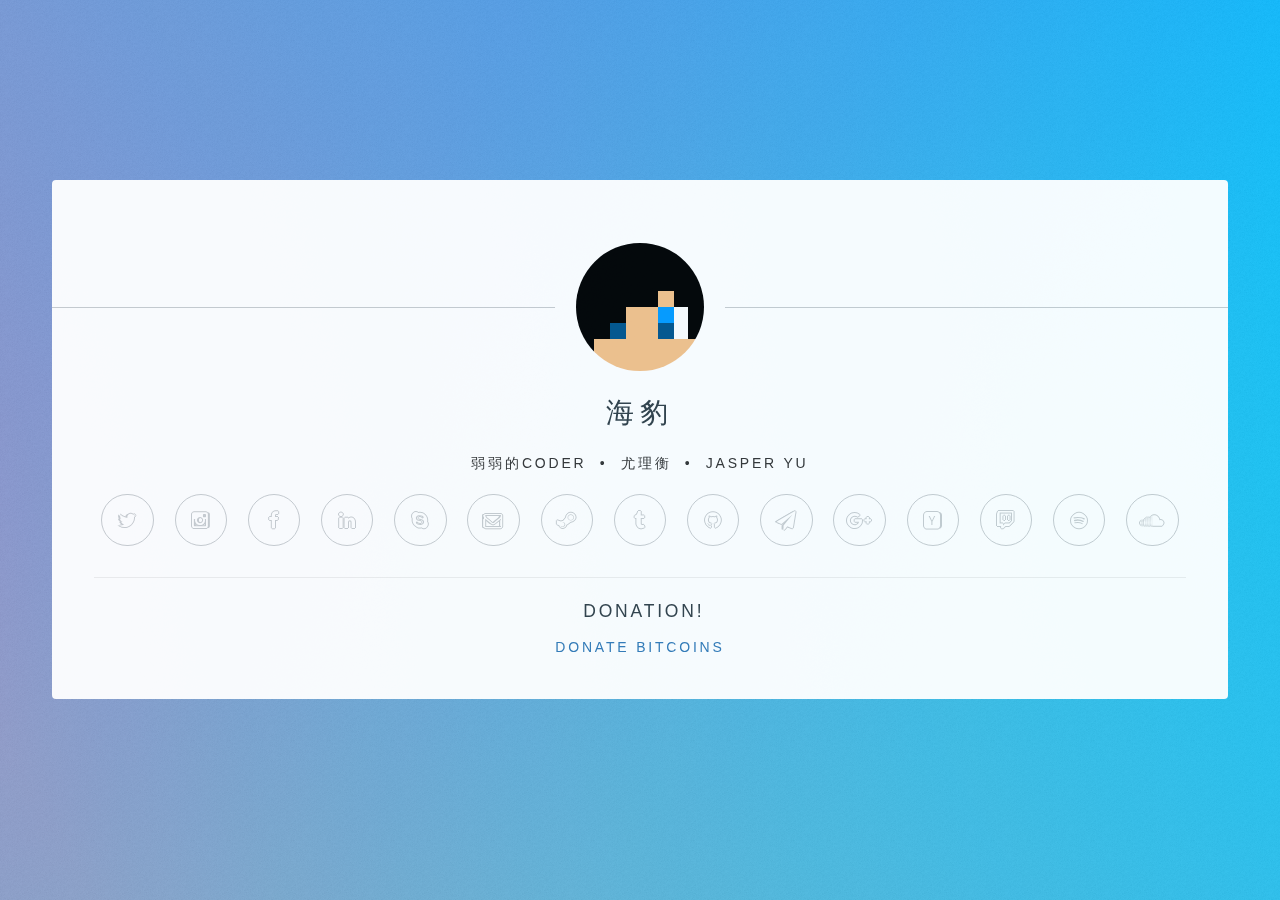
==== index.html @ bf314992 "Added more og tags" ====
<!DOCTYPE HTML>
<html>
	<head>
    <title>About Me - seadog007</title>
		<meta charset="utf-8" />
		<meta name="viewport" content="width=device-width, initial-scale=1" />
		<meta property="og:title" content="About Me - seadog007" />
		<meta property="og:type" content="profile" />
		<meta property="og:url" content="http://seadog007.me" />
		<meta property="og:site_name" content="About Me - seadog007"/>
		<meta property="og:image" content="https://seadog007.me/images/avatar.png" />
		<meta property="og:description" content="弱弱的CODER • 尤理衡 • Jasper Yu">
		<!--[if lte IE 8]><script src="assets/js/html5shiv.js"></script><![endif]-->
		<link rel="stylesheet" href="assets/css/main.css" />
		<!--[if lte IE 9]><link rel="stylesheet" href="assets/css/ie9.css" /><![endif]-->
		<!--[if lte IE 8]><link rel="stylesheet" href="assets/css/ie8.css" /><![endif]-->
		<link rel="stylesheet" href="assets/css/bootstrap.min.css" />
		<noscript><link rel="stylesheet" href="assets/css/noscript.css" /></noscript>
		<script>
			(function(i,s,o,g,r,a,m){i['GoogleAnalyticsObject']=r;i[r]=i[r]||function(){
			(i[r].q=i[r].q||[]).push(arguments)},i[r].l=1*new Date();a=s.createElement(o),
			m=s.getElementsByTagName(o)[0];a.async=1;a.src=g;m.parentNode.insertBefore(a,m)
			})(window,document,'script','//www.google-analytics.com/analytics.js','ga');
			ga('create', 'UA-61679085-1', 'auto');
			ga('send', 'pageview');
	    </script>
	</head>
	<body class="is-loading">

		<!-- Wrapper -->
			<div id="wrapper">

				<!-- Main -->
					<section id="main">
						<header>
							<span class="avatar"><img src="images/avatar.png" alt="" /></span>
							<h1>海豹</h1>
							<p>弱弱的Coder&nbsp;&nbsp;&bull;&nbsp;&nbsp;尤理衡&nbsp;&nbsp;&bull;&nbsp;&nbsp;Jasper Yu</p>
						</header>
							<ul class="icons">
								<li><a href="https://twitter.com/007seadog" class="fa-twitter">Twitter</a></li>
								<li><a href="https://www.instagram.com/i_dont_know_what_should_i_put" class="fa-instagram">Instagram</a></li>
								<li><a href="https://fb.me/seadog007" class="fa-facebook">Facebook</a></li>
								<li><a href="https://www.linkedin.com/in/seadog007" class="fa-linkedin">LinkedIn</a></li>
								<li><a href="skype:007seadog@gmail.com?chat" class="fa-skype">Skype</a></li>
								<li><a href="mailto:007seadog@gmail.com" class="fa-envelope-o">Email</a></li>
								<li><a href="steam://friends/add/76561198138537011" class="fa-steam">Steam</a></li>
								<li><a href="http://seadog007.tumblr.com" class="fa-tumblr">Tumblr</a></li>
								<li><a href="https://github.com/seadog007" class="fa-github">Github</a></li>
								<li><a href="https://telegram.me/seadog007" class="fa-paper-plane">Telegram</a></li>
								<li><a href="https://plus.google.com/108527643167802970941" class="fa-google-plus">Google+</a></li>
								<li><a href="https://news.ycombinator.com/user?id=seadog007" class="fa-hacker-news">Hacker News</a></li>
								<li><a href="https://www.twitch.tv/seadog007" class="fa-twitch">Twitch</a></li>
								<li><a href="https://play.spotify.com/user/11147571526" class="fa-spotify">Hacker News</a></li>
								<li><a href="https://soundcloud.com/jasper-yu" class="fa-soundcloud">Soundcloud</a></li>
							</ul>
						<hr />
						<footer>
				<h2>&nbsp;Donation!</h2>
				<div class="row">
					<div class=".col-md-6">
						<a class="coinbase-button" data-code="5bed7b1e9698494b2650adc54724c95e" data-button-style="custom_large" data-width="210" data-height="60" href="https://www.coinbase.com/checkouts/5bed7b1e9698494b2650adc54724c95e">Donate Bitcoins</a>
						<script src="https://www.coinbase.com/assets/button.js" type="text/javascript"></script>
					</div>
				</div>
				<!--<script async="sync" src="https://www.paypalobjects.com/js/external/paypal-button.min.js?merchant=22N86449FVUNS"
				data-button="donate"
				data-name="Cool Stuff"
				data-quantity="1"
				data-amount="5"
				data-currency="USD"
				data-shipping="0"
				data-tax="0"
				data-env="sandbox"
				></script>-->
						</footer>
					</section>

				<!-- Footer -->
					<footer id="footer">
						<ul class="copyright" style="display:none">
							<li>Design: <a href="http://html5up.net">HTML5 UP</a></li>
						</ul>
					</footer>

			</div>

		<!-- Scripts -->
			<!--[if lte IE 8]><script src="assets/js/respond.min.js"></script><![endif]-->
			<script>
				if ('addEventListener' in window) {
					window.addEventListener('load', function() { document.body.className = document.body.className.replace(/\bis-loading\b/, ''); });
					document.body.className += (navigator.userAgent.match(/(MSIE|rv:11\.0)/) ? ' is-ie' : '');
				}
			</script>

	</body>
</html>
---- assets/css/main.css ----
@charset "UTF-8";
@import url(font-awesome.min.css);
@import url("http://fonts.googleapis.com/css?family=Source+Sans+Pro:300");

/*
	Identity by HTML5 UP
	html5up.net | @n33co
	Free for personal and commercial use under the CCA 3.0 license (html5up.net/license)
*/

/* Reset */

	html, body, div, span, applet, object, iframe, h1, h2, h3, h4, h5, h6, p, blockquote, pre, a, abbr, acronym, address, big, cite, code, del, dfn, em, img, ins, kbd, q, s, samp, small, strike, strong, sub, sup, tt, var, b, u, i, center, dl, dt, dd, ol, ul, li, fieldset, form, label, legend, table, caption, tbody, tfoot, thead, tr, th, td, article, aside, canvas, details, embed, figure, figcaption, footer, header, hgroup, menu, nav, output, ruby, section, summary, time, mark, audio, video {
		margin: 0;
		padding: 0;
		border: 0;
		font-size: 100%;
		font: inherit;
		vertical-align: baseline;
	}

	article, aside, details, figcaption, figure, footer, header, hgroup, menu, nav, section {
		display: block;
	}

	body {
		line-height: 1;
	}

	ol, ul {
		list-style: none;
	}

	blockquote, q {
		quotes: none;
	}

	blockquote:before, blockquote:after, q:before, q:after {
		content: '';
		content: none;
	}

	table {
		border-collapse: collapse;
		border-spacing: 0;
	}

	body {
		-webkit-text-size-adjust: none;
	}

/* Box Model */

	*, *:before, *:after {
		-moz-box-sizing: border-box;
		-webkit-box-sizing: border-box;
		box-sizing: border-box;
	}

/* Basic */

	@media screen and (max-width: 480px) {

		html, body {
			min-width: 320px;
		}

	}

	body.is-loading *, body.is-loading *:before, body.is-loading *:after {
		-moz-animation: none !important;
		-webkit-animation: none !important;
		-ms-animation: none !important;
		animation: none !important;
		-moz-transition: none !important;
		-webkit-transition: none !important;
		-ms-transition: none !important;
		transition: none !important;
	}

	html {
		height: 100%;
	}

	body {
		height: 100%;
		background-color: #ffffff;
		background-image: url("images/overlay.png"), -moz-linear-gradient(60deg, rgba(255, 165, 150, 0.5) 5%, rgba(0, 228, 255, 0.35)), url("../../images/bg.png");
		background-image: url("images/overlay.png"), -webkit-linear-gradient(60deg, rgba(255, 165, 150, 0.5) 5%, rgba(0, 228, 255, 0.35)), url("../../images/bg.png");
		background-image: url("images/overlay.png"), -ms-linear-gradient(60deg, rgba(255, 165, 150, 0.5) 5%, rgba(0, 228, 255, 0.35)), url("../../images/bg.png");
		background-image: url("images/overlay.png"), linear-gradient(60deg, rgba(255, 165, 150, 0.5) 5%, rgba(0, 228, 255, 0.35)), url("../../images/bg.png");
		background-repeat: repeat,			no-repeat,			no-repeat;
		background-size: 100px 100px, cover,				cover;
		background-position: top left,		center center,		bottom center;
		background-attachment: fixed,			fixed,				fixed;
	}

		body:after {
			content: '';
			display: block;
			position: fixed;
			top: 0;
			left: 0;
			width: 100%;
			height: inherit;
			opacity: 0;
			z-index: 1;
			background-color: #ffffff;
			background-image: url("images/overlay.png"), -moz-linear-gradient(60deg, rgba(255, 165, 150, 0.5) 5%, rgba(0, 228, 255, 0.35));
			background-image: url("images/overlay.png"), -webkit-linear-gradient(60deg, rgba(255, 165, 150, 0.5) 5%, rgba(0, 228, 255, 0.35));
			background-image: url("images/overlay.png"), -ms-linear-gradient(60deg, rgba(255, 165, 150, 0.5) 5%, rgba(0, 228, 255, 0.35));
			background-image: url("images/overlay.png"), linear-gradient(60deg, rgba(255, 165, 150, 0.5) 5%, rgba(0, 228, 255, 0.35));
			background-repeat: repeat,			no-repeat;
			background-size: 100px 100px, cover;
			background-position: top left,		center center;
			-moz-transition: opacity 1.75s ease-out;
			-webkit-transition: opacity 1.75s ease-out;
			-ms-transition: opacity 1.75s ease-out;
			transition: opacity 1.75s ease-out;
		}

		body.is-loading:after {
			opacity: 1;
		}

/* Type */

	body, input, select, textarea {
		color: #414f57;
		font-family: "Source Sans Pro", Helvetica, sans-serif;
		font-size: 14pt;
		font-weight: 300;
		line-height: 2;
		letter-spacing: 0.2em;
		text-transform: uppercase;
	}

		@media screen and (max-width: 1680px) {

			body, input, select, textarea {
				font-size: 11pt;
			}

		}

		@media screen and (max-width: 480px) {

			body, input, select, textarea {
				font-size: 10pt;
				line-height: 1.75;
			}

		}

	a {
		-moz-transition: color 0.2s ease, border-color 0.2s ease;
		-webkit-transition: color 0.2s ease, border-color 0.2s ease;
		-ms-transition: color 0.2s ease, border-color 0.2s ease;
		transition: color 0.2s ease, border-color 0.2s ease;
		color: inherit;
		text-decoration: none;
	}

		a:before {
			-moz-transition: color 0.2s ease, text-shadow 0.2s ease;
			-webkit-transition: color 0.2s ease, text-shadow 0.2s ease;
			-ms-transition: color 0.2s ease, text-shadow 0.2s ease;
			transition: color 0.2s ease, text-shadow 0.2s ease;
		}

		a:hover {
			color: #ff7496;
		}

	strong, b {
		color: #313f47;
	}

	em, i {
		font-style: italic;
	}

	p {
		margin: 0 0 1.5em 0;
	}

	h1, h2, h3, h4, h5, h6 {
		color: #313f47;
		line-height: 1.5;
		margin: 0 0 0.75em 0;
	}

		h1 a, h2 a, h3 a, h4 a, h5 a, h6 a {
			color: inherit;
			text-decoration: none;
		}

	h1 {
		font-size: 1.85em;
		letter-spacing: 0.22em;
		margin: 0 0 0.525em 0;
	}

	h2 {
		font-size: 1.25em;
	}

	h3 {
		font-size: 1em;
	}

	h4 {
		font-size: 1em;
	}

	h5 {
		font-size: 1em;
	}

	h6 {
		font-size: 1em;
	}

	@media screen and (max-width: 480px) {

		h1 {
			font-size: 1.65em;
		}

	}

	sub {
		font-size: 0.8em;
		position: relative;
		top: 0.5em;
	}

	sup {
		font-size: 0.8em;
		position: relative;
		top: -0.5em;
	}

	hr {
		border: 0;
		border-bottom: solid 1px #c8cccf;
		margin: 3em 0;
	}

/* Form */

	form {
		margin: 0 0 1.5em 0;
	}

		form > .field {
			margin: 0 0 1.5em 0;
		}

			form > .field > :last-child {
				margin-bottom: 0;
			}

	label {
		color: #313f47;
		display: block;
		font-size: 0.9em;
		margin: 0 0 0.75em 0;
	}

	input[type="text"],
	input[type="password"],
	input[type="email"],
	input[type="tel"],
	select,
	textarea {
		-moz-appearance: none;
		-webkit-appearance: none;
		-ms-appearance: none;
		appearance: none;
		border-radius: 4px;
		border: solid 1px #c8cccf;
		color: inherit;
		display: block;
		outline: 0;
		padding: 0 1em;
		text-decoration: none;
		width: 100%;
	}

		input[type="text"]:invalid,
		input[type="password"]:invalid,
		input[type="email"]:invalid,
		input[type="tel"]:invalid,
		select:invalid,
		textarea:invalid {
			box-shadow: none;
		}

		input[type="text"]:focus,
		input[type="password"]:focus,
		input[type="email"]:focus,
		input[type="tel"]:focus,
		select:focus,
		textarea:focus {
			border-color: #ff7496;
		}

	.select-wrapper {
		text-decoration: none;
		display: block;
		position: relative;
	}

		.select-wrapper:before {
			content: "";
			-moz-osx-font-smoothing: grayscale;
			-webkit-font-smoothing: antialiased;
			font-family: FontAwesome;
			font-style: normal;
			font-weight: normal;
			text-transform: none !important;
		}

		.select-wrapper:before {
			color: #c8cccf;
			display: block;
			height: 2.75em;
			line-height: 2.75em;
			pointer-events: none;
			position: absolute;
			right: 0;
			text-align: center;
			top: 0;
			width: 2.75em;
		}

		.select-wrapper select::-ms-expand {
			display: none;
		}

	input[type="text"],
	input[type="password"],
	input[type="email"],
	select {
		height: 2.75em;
	}

	textarea {
		padding: 0.75em 1em;
	}

	input[type="checkbox"],
	input[type="radio"] {
		-moz-appearance: none;
		-webkit-appearance: none;
		-ms-appearance: none;
		appearance: none;
		display: block;
		float: left;
		margin-right: -2em;
		opacity: 0;
		width: 1em;
		z-index: -1;
	}

		input[type="checkbox"] + label,
		input[type="radio"] + label {
			text-decoration: none;
			color: #414f57;
			cursor: pointer;
			display: inline-block;
			font-size: 1em;
			font-weight: 300;
			padding-left: 2.4em;
			padding-right: 0.75em;
			position: relative;
		}

			input[type="checkbox"] + label:before,
			input[type="radio"] + label:before {
				-moz-osx-font-smoothing: grayscale;
				-webkit-font-smoothing: antialiased;
				font-family: FontAwesome;
				font-style: normal;
				font-weight: normal;
				text-transform: none !important;
			}

			input[type="checkbox"] + label:before,
			input[type="radio"] + label:before {
				border-radius: 4px;
				border: solid 1px #c8cccf;
				content: '';
				display: inline-block;
				height: 1.65em;
				left: 0;
				line-height: 1.58125em;
				position: absolute;
				text-align: center;
				top: 0.15em;
				width: 1.65em;
			}

		input[type="checkbox"]:checked + label:before,
		input[type="radio"]:checked + label:before {
			color: #ff7496;
			content: '\f00c';
		}

		input[type="checkbox"]:focus + label:before,
		input[type="radio"]:focus + label:before {
			border-color: #ff7496;
		}

	input[type="checkbox"] + label:before {
		border-radius: 4px;
	}

	input[type="radio"] + label:before {
		border-radius: 100%;
	}

	::-webkit-input-placeholder {
		color: #616f77 !important;
		opacity: 1.0;
	}

	:-moz-placeholder {
		color: #616f77 !important;
		opacity: 1.0;
	}

	::-moz-placeholder {
		color: #616f77 !important;
		opacity: 1.0;
	}

	:-ms-input-placeholder {
		color: #616f77 !important;
		opacity: 1.0;
	}

	.formerize-placeholder {
		color: #616f77 !important;
		opacity: 1.0;
	}

/* Icon */

	.icon {
		text-decoration: none;
		position: relative;
		border-bottom: none;
	}

		.icon:before {
			-moz-osx-font-smoothing: grayscale;
			-webkit-font-smoothing: antialiased;
			font-family: FontAwesome;
			font-style: normal;
			font-weight: normal;
			text-transform: none !important;
		}

		.icon > .label {
			display: none;
		}

/* List */

	ol {
		list-style: decimal;
		margin: 0 0 1.5em 0;
		padding-left: 1.25em;
	}

		ol li {
			padding-left: 0.25em;
		}

	ul {
		list-style: disc;
		margin: 0 0 1.5em 0;
		padding-left: 1em;
	}

		ul li {
			padding-left: 0.5em;
		}

		ul.alt {
			list-style: none;
			padding-left: 0;
		}

			ul.alt li {
				border-top: solid 1px #c8cccf;
				padding: 0.5em 0;
			}

				ul.alt li:first-child {
					border-top: 0;
					padding-top: 0;
				}

		ul.icons {
			cursor: default;
			list-style: none;
			padding-left: 0;
			margin-top: -0.675em;
		}

			ul.icons li {
				display: inline-block;
				padding: 0.675em 0.5em;
			}

				ul.icons li a {
					text-decoration: none;
					position: relative;
					display: block;
					width: 3.75em;
					height: 3.75em;
					border-radius: 100%;
					border: solid 1px #c8cccf;
					line-height: 3.75em;
					overflow: hidden;
					text-align: center;
					text-indent: 3.75em;
					white-space: nowrap;
				}

					ul.icons li a:before {
						-moz-osx-font-smoothing: grayscale;
						-webkit-font-smoothing: antialiased;
						font-family: FontAwesome;
						font-style: normal;
						font-weight: normal;
						text-transform: none !important;
					}

					ul.icons li a:before {
						color: #ffffff;
						text-shadow: 1.25px 0px 0px #c8cccf, -1.25px 0px 0px #c8cccf, 0px 1.25px 0px #c8cccf, 0px -1.25px 0px #c8cccf;
					}

					ul.icons li a:hover:before {
						text-shadow: 1.25px 0px 0px #ff7496, -1.25px 0px 0px #ff7496, 0px 1.25px 0px #ff7496, 0px -1.25px 0px #ff7496;
					}

					ul.icons li a:before {
						position: absolute;
						top: 0;
						left: 0;
						width: inherit;
						height: inherit;
						font-size: 1.85rem;
						line-height: inherit;
						text-align: center;
						text-indent: 0;
					}

					ul.icons li a:hover {
						border-color: #ff7496;
					}

			@media screen and (max-width: 480px) {

				ul.icons li a:before {
					font-size: 1.5rem;
				}

			}

		ul.actions {
			cursor: default;
			list-style: none;
			padding-left: 0;
		}

			ul.actions li {
				display: inline-block;
				padding: 0 0.75em 0 0;
				vertical-align: middle;
			}

				ul.actions li:last-child {
					padding-right: 0;
				}

	dl {
		margin: 0 0 1.5em 0;
	}

		dl dt {
			display: block;
			margin: 0 0 0.75em 0;
		}

		dl dd {
			margin-left: 1.5em;
		}

/* Button */

	input[type="submit"],
	input[type="reset"],
	input[type="button"],
	button,
	.button {
		-moz-appearance: none;
		-webkit-appearance: none;
		-ms-appearance: none;
		appearance: none;
		-moz-transition: background-color 0.2s ease-in-out, border-color 0.2s ease-in-out, color 0.2s ease-in-out;
		-webkit-transition: background-color 0.2s ease-in-out, border-color 0.2s ease-in-out, color 0.2s ease-in-out;
		-ms-transition: background-color 0.2s ease-in-out, border-color 0.2s ease-in-out, color 0.2s ease-in-out;
		transition: background-color 0.2s ease-in-out, border-color 0.2s ease-in-out, color 0.2s ease-in-out;
		display: inline-block;
		height: 2.75em;
		line-height: 2.75em;
		padding: 0 1.5em;
		background-color: transparent;
		border-radius: 4px;
		border: solid 1px #c8cccf;
		color: #414f57 !important;
		cursor: pointer;
		text-align: center;
		text-decoration: none;
		white-space: nowrap;
	}

		input[type="submit"]:hover,
		input[type="reset"]:hover,
		input[type="button"]:hover,
		button:hover,
		.button:hover {
			border-color: #ff7496;
			color: #ff7496 !important;
		}

		input[type="submit"].icon,
		input[type="reset"].icon,
		input[type="button"].icon,
		button.icon,
		.button.icon {
			padding-left: 1.35em;
		}

			input[type="submit"].icon:before,
			input[type="reset"].icon:before,
			input[type="button"].icon:before,
			button.icon:before,
			.button.icon:before {
				margin-right: 0.5em;
			}

		input[type="submit"].fit,
		input[type="reset"].fit,
		input[type="button"].fit,
		button.fit,
		.button.fit {
			display: block;
			width: 100%;
			margin: 0 0 0.75em 0;
		}

		input[type="submit"].small,
		input[type="reset"].small,
		input[type="button"].small,
		button.small,
		.button.small {
			font-size: 0.8em;
		}

		input[type="submit"].big,
		input[type="reset"].big,
		input[type="button"].big,
		button.big,
		.button.big {
			font-size: 1.35em;
		}

		input[type="submit"].disabled, input[type="submit"]:disabled,
		input[type="reset"].disabled,
		input[type="reset"]:disabled,
		input[type="button"].disabled,
		input[type="button"]:disabled,
		button.disabled,
		button:disabled,
		.button.disabled,
		.button:disabled {
			-moz-pointer-events: none;
			-webkit-pointer-events: none;
			-ms-pointer-events: none;
			pointer-events: none;
			opacity: 0.5;
		}

/* Main */

	#main {
		position: relative;
		max-width: 100%;
		min-width: 27em;
		padding: 4.5em 3em 3em 3em ;
		background: #ffffff;
		border-radius: 4px;
		cursor: default;
		opacity: 0.95;
		text-align: center;
		-moz-transform-origin: 50% 50%;
		-webkit-transform-origin: 50% 50%;
		-ms-transform-origin: 50% 50%;
		transform-origin: 50% 50%;
		-moz-transform: rotateX(0deg);
		-webkit-transform: rotateX(0deg);
		-ms-transform: rotateX(0deg);
		transform: rotateX(0deg);
		-moz-transition: opacity 1s ease, -moz-transform 1s ease;
		-webkit-transition: opacity 1s ease, -webkit-transform 1s ease;
		-ms-transition: opacity 1s ease, -ms-transform 1s ease;
		transition: opacity 1s ease, transform 1s ease;
	}

		#main .avatar {
			position: relative;
			display: block;
			margin-bottom: 1.5em;
		}

			#main .avatar img {
				display: block;
				margin: 0 auto;
				border-radius: 100%;
				box-shadow: 0 0 0 1.5em #ffffff;
			}

			#main .avatar:before {
				content: '';
				display: block;
				position: absolute;
				top: 50%;
				left: -3em;
				width: calc(100% + 6em);
				height: 1px;
				z-index: -1;
				background: #c8cccf;
			}

		@media screen and (max-width: 480px) {

			#main {
				min-width: 0;
				width: 100%;
				padding: 4em 2em 2.5em 2em ;
			}

				#main .avatar:before {
					left: -2em;
					width: calc(100% + 4em);
				}

		}

		body.is-loading #main {
			opacity: 0;
			-moz-transform: rotateX(15deg);
			-webkit-transform: rotateX(15deg);
			-ms-transform: rotateX(15deg);
			transform: rotateX(15deg);
		}

/* Footer */

	#footer {
		-moz-align-self: -moz-flex-end;
		-webkit-align-self: -webkit-flex-end;
		-ms-align-self: -ms-flex-end;
		align-self: flex-end;
		width: 100%;
		padding: 1.5em 0 0 0;
		color: rgba(255, 255, 255, 0.75);
		cursor: default;
		text-align: center;
	}

		#footer .copyright {
			margin: 0;
			padding: 0;
			font-size: 0.9em;
			list-style: none;
		}

			#footer .copyright li {
				display: inline-block;
				margin: 0 0 0 0.45em;
				padding: 0 0 0 0.85em;
				border-left: solid 1px rgba(255, 255, 255, 0.5);
				line-height: 1;
			}

				#footer .copyright li:first-child {
					border-left: 0;
				}

/* Wrapper */

	#wrapper {
		display: -moz-flex;
		display: -webkit-flex;
		display: -ms-flex;
		display: flex;
		-moz-align-items: center;
		-webkit-align-items: center;
		-ms-align-items: center;
		align-items: center;
		-moz-justify-content: space-between;
		-webkit-justify-content: space-between;
		-ms-justify-content: space-between;
		justify-content: space-between;
		-moz-flex-direction: column;
		-webkit-flex-direction: column;
		-ms-flex-direction: column;
		flex-direction: column;
		-moz-perspective: 1000px;
		-webkit-perspective: 1000px;
		-ms-perspective: 1000px;
		perspective: 1000px;
		position: relative;
		min-height: 100%;
		padding: 1.5em;
		z-index: 2;
	}

		#wrapper > * {
			z-index: 1;
		}

		#wrapper:before {
			content: '';
			display: block;
		}

		@media screen and (max-width: 360px) {

			#wrapper {
				padding: 0.75em;
			}

		}

		body.is-ie #wrapper {
			height: 100%;
		}
---- assets/css/ie9.css ----
/*
	Identity by HTML5 UP
	html5up.net | @n33co
	Free for personal and commercial use under the CCA 3.0 license (html5up.net/license)
*/

/* Basic */

	body {
		background-image: url("../../images/bg.jpg");
		background-repeat: no-repeat;
		background-size: cover;
		background-position: bottom center;
		background-attachment: fixed;
	}

		body:after {
			display: none;
		}

/* List */

	ul.icons li a:before {
		color: #c8cccf;
	}

	ul.icons li a:hover:before {
		color: #ff7496;
	}

/* Wrapper */

	#wrapper {
		text-align: center;
	}

/* Main */

	#main {
		display: inline-block;
	}
---- assets/css/ie8.css ----
/*
	Identity by HTML5 UP
	html5up.net | @n33co
	Free for personal and commercial use under the CCA 3.0 license (html5up.net/license)
*/

/* List */

	ul.icons li a {
		-ms-behavior: url("assets/js/PIE.htc");
	}

		ul.icons li a:before {
			text-align: center;
			font-size: 26px;
		}

/* Main */

	#main {
		-ms-behavior: url("assets/js/PIE.htc");
	}

		#main .avatar img {
			-ms-behavior: url("assets/js/PIE.htc");
		}

/* Footer */

	#footer {
		color: #fff;
	}

		#footer .copyright li {
			border-left: solid 1px #fff;
		}
---- assets/css/noscript.css ----
/*
	Identity by HTML5 UP
	html5up.net | @n33co
	Free for personal and commercial use under the CCA 3.0 license (html5up.net/license)
*/

/* Basic */

	body:after {
		display: none;
	}

/* Main */

	#main {
		-moz-transform: none !important;
		-webkit-transform: none !important;
		-ms-transform: none !important;
		transform: none !important;
		opacity: 1 !important;
	}
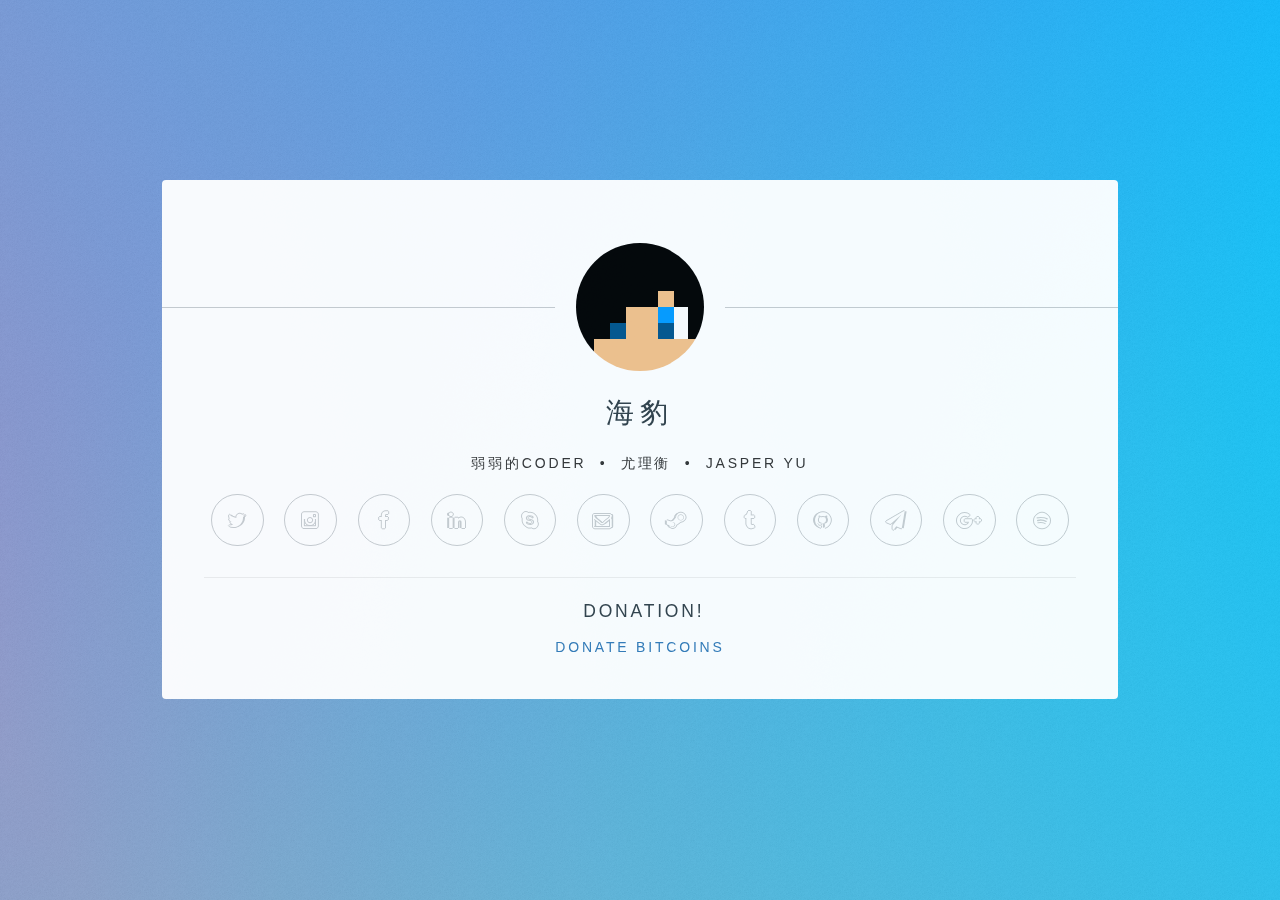
==== commit c003b568: "Removed some unused links" ====
--- a/index.html
+++ b/index.html
@@ -1,15 +1,15 @@
 <!DOCTYPE HTML>
 <html>
 	<head>
-    <title>About Me - seadog007</title>
+    <title>About me - seadog007</title>
 		<meta charset="utf-8" />
 		<meta name="viewport" content="width=device-width, initial-scale=1" />
-		<meta property="og:title" content="About Me - seadog007" />
+		<meta property="og:title" content="About me - seadog007" />
 		<meta property="og:type" content="profile" />
-		<meta property="og:url" content="http://seadog007.me" />
-		<meta property="og:site_name" content="About Me - seadog007"/>
+		<meta property="og:url" content="https://seadog007.me" />
+		<meta property="og:site_name" content="About me - seadog007"/>
 		<meta property="og:image" content="https://seadog007.me/images/avatar.png" />
-		<meta property="og:description" content="弱弱的CODER • 尤理衡 • Jasper Yu">
+		<meta property="og:description" content="About me，關於我。弱弱的CODER • 尤理衡 • Jasper Yu">
 		<!--[if lte IE 8]><script src="assets/js/html5shiv.js"></script><![endif]-->
 		<link rel="stylesheet" href="assets/css/main.css" />
 		<!--[if lte IE 9]><link rel="stylesheet" href="assets/css/ie9.css" /><![endif]-->
@@ -49,10 +49,7 @@
 								<li><a href="https://github.com/seadog007" class="fa-github">Github</a></li>
 								<li><a href="https://telegram.me/seadog007" class="fa-paper-plane">Telegram</a></li>
 								<li><a href="https://plus.google.com/108527643167802970941" class="fa-google-plus">Google+</a></li>
-								<li><a href="https://news.ycombinator.com/user?id=seadog007" class="fa-hacker-news">Hacker News</a></li>
-								<li><a href="https://www.twitch.tv/seadog007" class="fa-twitch">Twitch</a></li>
 								<li><a href="https://play.spotify.com/user/11147571526" class="fa-spotify">Hacker News</a></li>
-								<li><a href="https://soundcloud.com/jasper-yu" class="fa-soundcloud">Soundcloud</a></li>
 							</ul>
 						<hr />
 						<footer>
--- a/assets/css/main.css
+++ b/assets/css/main.css
@@ -1,6 +1,6 @@
 @charset "UTF-8";
 @import url(font-awesome.min.css);
-@import url("http://fonts.googleapis.com/css?family=Source+Sans+Pro:300");
+@import url("//fonts.googleapis.com/css?family=Source+Sans+Pro:300");
 
 /*
 	Identity by HTML5 UP
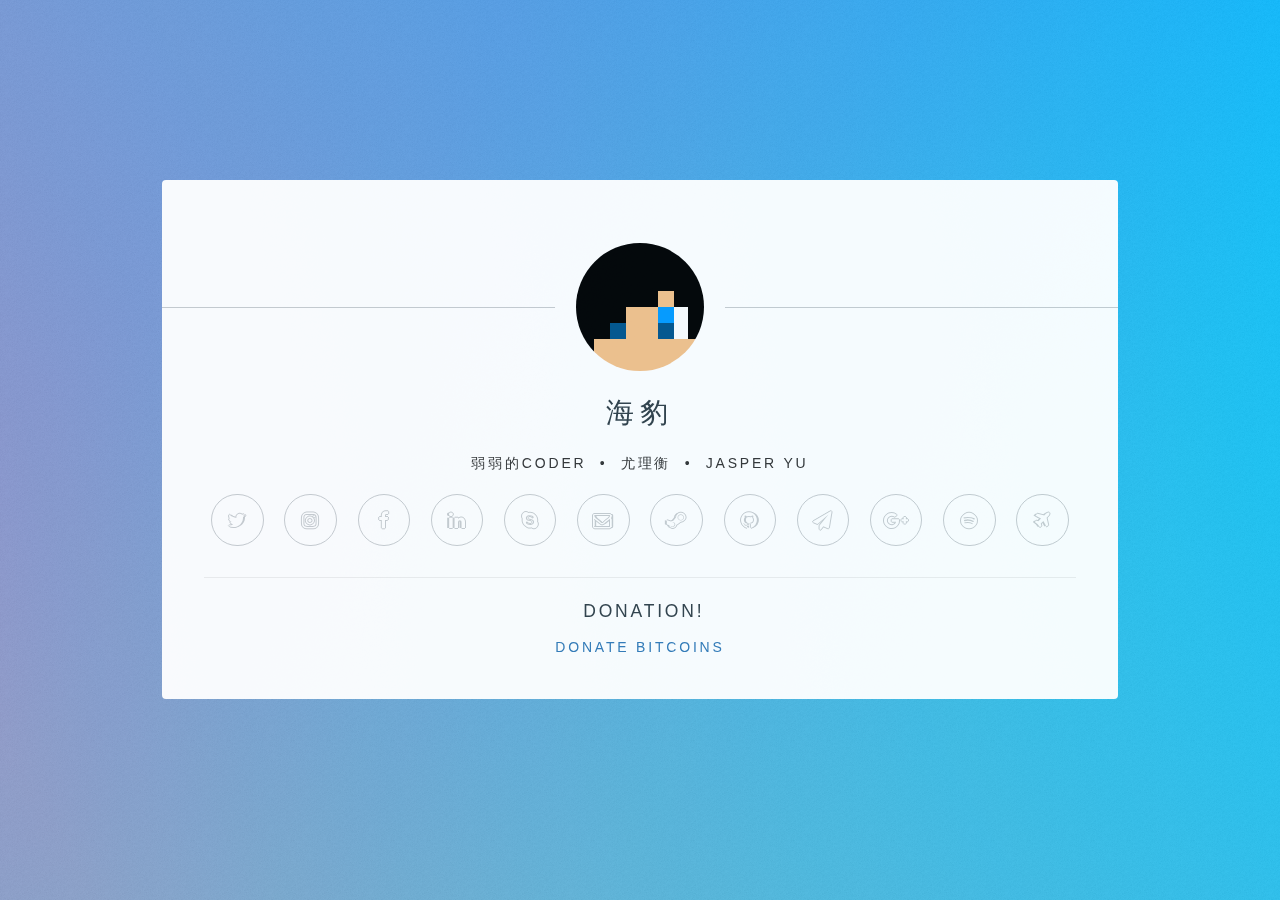
==== commit 2dc73680: "Removed Tumblr, Added Flightdiary" ====
--- a/index.html
+++ b/index.html
@@ -45,11 +45,11 @@
 								<li><a href="skype:007seadog@gmail.com?chat" class="fa-skype">Skype</a></li>
 								<li><a href="mailto:007seadog@gmail.com" class="fa-envelope-o">Email</a></li>
 								<li><a href="steam://friends/add/76561198138537011" class="fa-steam">Steam</a></li>
-								<li><a href="http://seadog007.tumblr.com" class="fa-tumblr">Tumblr</a></li>
 								<li><a href="https://github.com/seadog007" class="fa-github">Github</a></li>
 								<li><a href="https://telegram.me/seadog007" class="fa-paper-plane">Telegram</a></li>
 								<li><a href="https://plus.google.com/108527643167802970941" class="fa-google-plus">Google+</a></li>
 								<li><a href="https://play.spotify.com/user/11147571526" class="fa-spotify">Hacker News</a></li>
+								<li><a href="https://my.flightradar24.com/seadog007/" class="fa-plane">Flightdiary</a></li>
 							</ul>
 						<hr />
 						<footer>
--- a/assets/css/main.css
+++ b/assets/css/main.css
@@ -1,5 +1,5 @@
 @charset "UTF-8";
-@import url(font-awesome.min.css);
+@import url("//maxcdn.bootstrapcdn.com/font-awesome/4.7.0/css/font-awesome.min.css");
 @import url("//fonts.googleapis.com/css?family=Source+Sans+Pro:300");
 
 /*
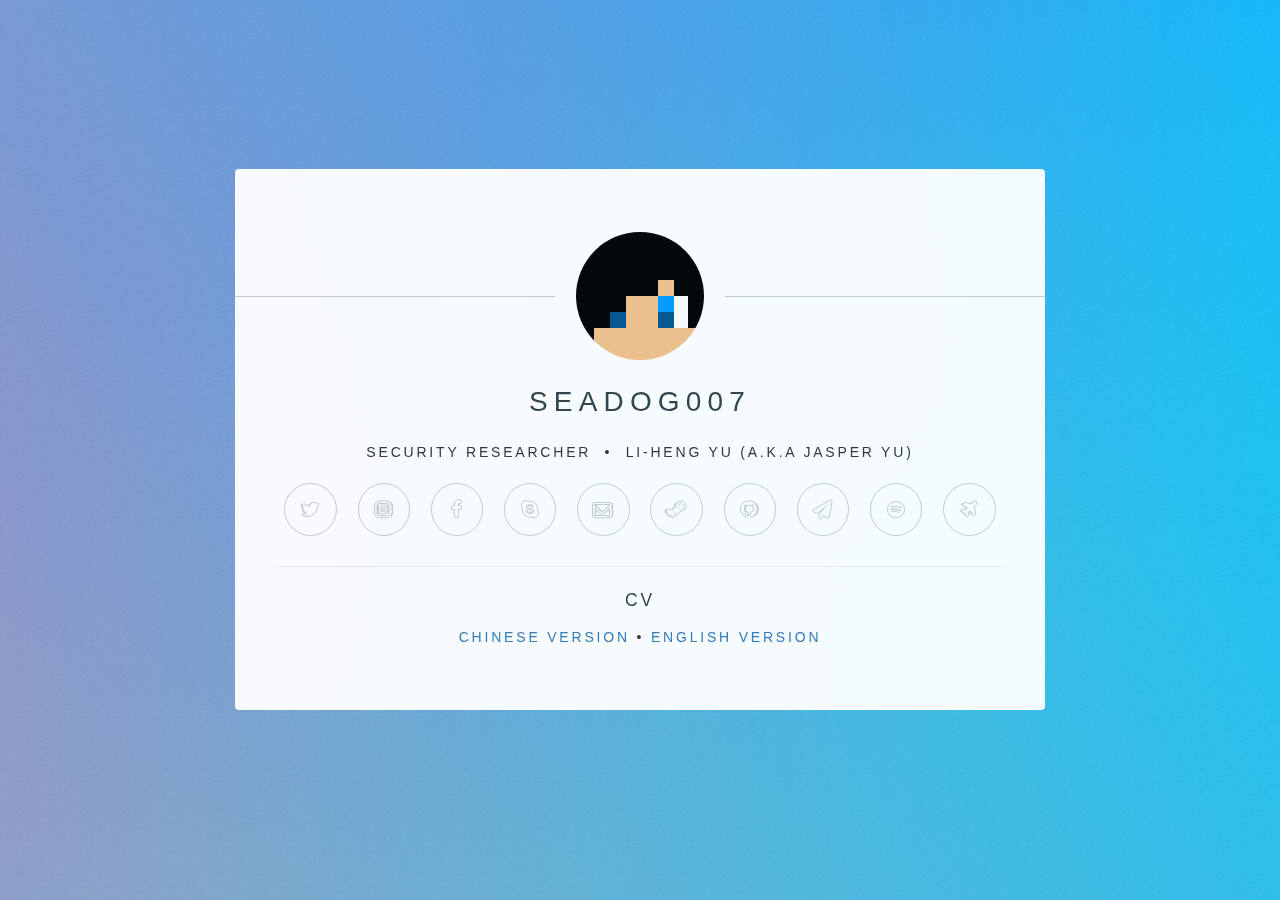
==== commit b6def50b: "Updated" ====
--- a/index.html
+++ b/index.html
@@ -10,6 +10,26 @@
 		<meta property="og:site_name" content="About me - seadog007"/>
 		<meta property="og:image" content="https://seadog007.me/images/avatar.png" />
 		<meta property="og:description" content="About me，關於我。弱弱的CODER • 尤理衡 • Jasper Yu">
+
+		<link rel="shortcut icon" type="image/x-icon" href="icon/favicon.ico">
+		<link rel="apple-touch-icon" sizes="57x57" href="icon/apple-icon-57x57.png">
+		<link rel="apple-touch-icon" sizes="60x60" href="icon/apple-icon-60x60.png">
+		<link rel="apple-touch-icon" sizes="72x72" href="icon/apple-icon-72x72.png">
+		<link rel="apple-touch-icon" sizes="76x76" href="icon/apple-icon-76x76.png">
+		<link rel="apple-touch-icon" sizes="114x114" href="icon/apple-icon-114x114.png">
+		<link rel="apple-touch-icon" sizes="120x120" href="icon/apple-icon-120x120.png">
+		<link rel="apple-touch-icon" sizes="144x144" href="icon/apple-icon-144x144.png">
+		<link rel="apple-touch-icon" sizes="152x152" href="icon/apple-icon-152x152.png">
+		<link rel="apple-touch-icon" sizes="180x180" href="icon/apple-icon-180x180.png">
+		<link rel="icon" type="image/png" sizes="192x192"  href="icon/android-icon-192x192.png">
+		<link rel="icon" type="image/png" sizes="32x32" href="icon/favicon-32x32.png">
+		<link rel="icon" type="image/png" sizes="96x96" href="icon/favicon-96x96.png">
+		<link rel="icon" type="image/png" sizes="16x16" href="icon/favicon-16x16.png">
+		<link rel="manifest" href="icon/manifest.json">
+		<meta name="msapplication-TileColor" content="#ffffff">
+		<meta name="msapplication-TileImage" content="icon/ms-icon-144x144.png">
+		<meta name="theme-color" content="#ffffff">
+
 		<!--[if lte IE 8]><script src="assets/js/html5shiv.js"></script><![endif]-->
 		<link rel="stylesheet" href="assets/css/main.css" />
 		<!--[if lte IE 9]><link rel="stylesheet" href="assets/css/ie9.css" /><![endif]-->
@@ -34,42 +54,25 @@
 					<section id="main">
 						<header>
 							<span class="avatar"><img src="images/avatar.png" alt="" /></span>
-							<h1>海豹</h1>
-							<p>弱弱的Coder&nbsp;&nbsp;&bull;&nbsp;&nbsp;尤理衡&nbsp;&nbsp;&bull;&nbsp;&nbsp;Jasper Yu</p>
+							<h1>seadog007</h1>
+							<p>Security Researcher&nbsp;&nbsp;&bull;&nbsp;&nbsp;Li-Heng Yu (a.k.a Jasper Yu)</p>
 						</header>
 							<ul class="icons">
 								<li><a href="https://twitter.com/007seadog" class="fa-twitter">Twitter</a></li>
-								<li><a href="https://www.instagram.com/i_dont_know_what_should_i_put" class="fa-instagram">Instagram</a></li>
+								<li><a href="https://www.instagram.com/liheng_yu" class="fa-instagram">Instagram</a></li>
 								<li><a href="https://fb.me/seadog007" class="fa-facebook">Facebook</a></li>
-								<li><a href="https://www.linkedin.com/in/seadog007" class="fa-linkedin">LinkedIn</a></li>
 								<li><a href="skype:007seadog@gmail.com?chat" class="fa-skype">Skype</a></li>
 								<li><a href="mailto:007seadog@gmail.com" class="fa-envelope-o">Email</a></li>
 								<li><a href="steam://friends/add/76561198138537011" class="fa-steam">Steam</a></li>
 								<li><a href="https://github.com/seadog007" class="fa-github">Github</a></li>
 								<li><a href="https://telegram.me/seadog007" class="fa-paper-plane">Telegram</a></li>
-								<li><a href="https://plus.google.com/108527643167802970941" class="fa-google-plus">Google+</a></li>
 								<li><a href="https://play.spotify.com/user/11147571526" class="fa-spotify">Hacker News</a></li>
 								<li><a href="https://my.flightradar24.com/seadog007/" class="fa-plane">Flightdiary</a></li>
 							</ul>
 						<hr />
 						<footer>
-				<h2>&nbsp;Donation!</h2>
-				<div class="row">
-					<div class=".col-md-6">
-						<a class="coinbase-button" data-code="5bed7b1e9698494b2650adc54724c95e" data-button-style="custom_large" data-width="210" data-height="60" href="https://www.coinbase.com/checkouts/5bed7b1e9698494b2650adc54724c95e">Donate Bitcoins</a>
-						<script src="https://www.coinbase.com/assets/button.js" type="text/javascript"></script>
-					</div>
-				</div>
-				<!--<script async="sync" src="https://www.paypalobjects.com/js/external/paypal-button.min.js?merchant=22N86449FVUNS"
-				data-button="donate"
-				data-name="Cool Stuff"
-				data-quantity="1"
-				data-amount="5"
-				data-currency="USD"
-				data-shipping="0"
-				data-tax="0"
-				data-env="sandbox"
-				></script>-->
+							<h2>CV</h2>
+							<p><a href="https://seadog007.work/index.html">Chinese Version</a>&nbsp;&bull;&nbsp;<a href="https://seadog007.work/index_en.html">English Version</a></p>
 						</footer>
 					</section>
 
